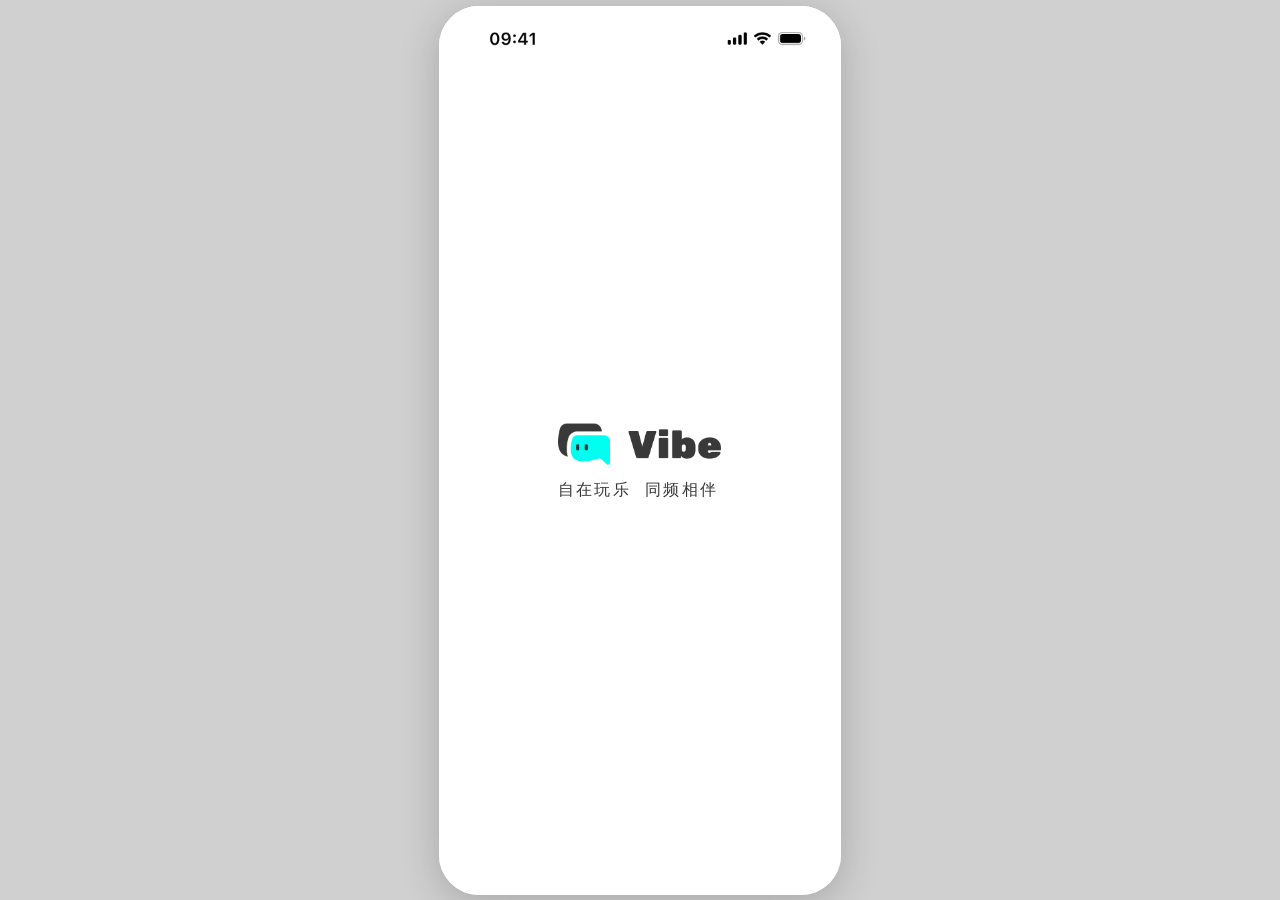
==== pages/chat.html @ 412ed6c4 "init: static vibe web project" ====
<!DOCTYPE html>
<html lang="zh-CN">
<head>
  <meta charset="UTF-8">
  <meta name="viewport" content="width=device-width, initial-scale=1.0, maximum-scale=1.0, user-scalable=no">
  <title>聊天 - Vibe</title>
  <link rel="stylesheet" href="../css/base/variables.css">
  <link rel="stylesheet" href="../css/base/reset.css">
  <link rel="stylesheet" href="../css/base/typography.css">
  <link rel="stylesheet" href="../css/components/status-bar.css">
  <link rel="stylesheet" href="../css/components/nav-bar.css">
  <style>
    * { box-sizing: border-box; }
    body { background: #fff; }
    .phone-frame { width: 402px; height: 889px; margin: 0 auto; background: linear-gradient(180deg, rgba(0, 255, 246, 0.20) -13.92%, rgba(121, 255, 250, 0.40) -0.77%, #FFF 23.11%); display: flex; flex-direction: column; overflow: hidden; position: relative; }
    .page { flex: 1; display: flex; flex-direction: column; overflow: hidden; background: transparent; }

    /* Header gradient */
    .chat-header { background: transparent; flex-shrink: 0; }

    /* Status bar - black text on light header */
    .status-bar { display: flex; align-items: center; justify-content: space-between; padding: 14px 20px 0; height: 44px; }
    .status-bar__time { font-size: 15px; font-weight: 600; color: #111; }
    .status-bar__indicators { display: flex; align-items: center; gap: 6px; }

    /* Title row */
    .chat-title-row { display: flex; align-items: center; justify-content: space-between; padding: 3px 16px 12px; }
    .chat-title-left { display: flex; align-items: center; gap: 4px; position: relative; }
    .chat-title-star { width: 8px; height: 8px; position: absolute; top: -4px; left: -4px; }
    .chat-title-text { font-family: 'YouSheBiaoTiHei', sans-serif; font-size: 24px; color: #111; }
    .chat-title-actions { display: flex; align-items: center; gap: 16px; }
    .chat-title-actions svg { cursor: pointer; }

    /* Friend scroll */
    .friends-scroll { margin-top: 19px; padding: 0 12px 14px; display: flex; gap: 11px; overflow-x: auto; -webkit-overflow-scrolling: touch; }
    .friends-scroll::-webkit-scrollbar { display: none; }
    .friend-item { width: 78px; display: flex; flex-direction: column; align-items: center; gap: 5px; flex-shrink: 0; cursor: pointer; }
    .friend-avatar-wrap { position: relative; width: 68px; height: 67.4px; }
    .friend-avatar { width: 67.4px; height: 67.4px; border-radius: 50%; object-fit: cover; background: #ddd; }
    .friend-online-dot { position: absolute; right: 0; bottom: 0; width: 20px; height: 20px; border-radius: 50%; background: #00FF44; border: 4px solid #fff; }
    .friend-name-row { width: 78px; height: 24px; display: flex; align-items: center; justify-content: center; gap: 2px; }
    .friend-name { font-size: 13px; font-weight: 500; font-family: "PingFang SC", sans-serif; color: #111; white-space: nowrap; line-height: normal; }
    /* Gender icons inline */

    /* Chat list */
    .page-body { flex: 1; overflow-y: auto; -webkit-overflow-scrolling: touch; }
    .page-body::-webkit-scrollbar { display: none; }

    .chat-list { padding: 8px 0; }
    .chat-item { display: flex; align-items: center; gap: 12px; padding: 10px 56px 10px 16px; cursor: pointer; -webkit-tap-highlight-color: transparent; position: relative; }
    .chat-item + .chat-item::before { content: ''; position: absolute; left: 84px; right: 0; top: 0; height: 0; border-top: 0.2px solid rgba(34, 34, 34, 0.05); opacity: 1; }
    .chat-item:last-child::after { content: ''; position: absolute; left: 84px; right: 0; bottom: 0; height: 0; border-top: 0.2px solid rgba(34, 34, 34, 0.05); opacity: 1; }
    .chat-item:active { background: rgba(0,0,0,0.04); }
    .chat-avatar-wrap { position: relative; flex-shrink: 0; }
    .chat-avatar { width: 55px; height: 55px; border-radius: 50%; object-fit: cover; background: #e0e0e0; }
    .chat-online-dot { position: absolute; right: -2px; bottom: 0; width: 20px; height: 20px; border-radius: 50%; background: #00FF44; border: 4px solid #fff; }
    .chat-badge { position: absolute; right: 16px; top: 42px; width: 16px; height: 16px; background: #fa2b52; border-radius: 8px; color: #fff; font-size: 11px; font-weight: 700; display: flex; align-items: center; justify-content: center; padding: 0; }
    .chat-item-body { flex: 1; min-width: 0; padding-right: 0; }
    .chat-item-top { display: flex; align-items: center; justify-content: space-between; margin-bottom: 5px; }
    .chat-item-name { font-family: "PingFang SC", sans-serif; font-size: 16px; font-weight: 600; color: #111; line-height: 22px; }
    .chat-item-time { position: absolute; right: 16px; top: 17px; width: 30px; height: 15px; line-height: 15px; text-align: right; font-size: 11px; color: #bbb; flex-shrink: 0; }
    .chat-item-preview { font-family: "PingFang SC", sans-serif; font-size: 14px; font-weight: 400; line-height: 20px; color: rgba(34, 34, 34, 0.5); white-space: nowrap; overflow: hidden; text-overflow: ellipsis; max-width: 264px; }
    .chat-item-preview.unread { color: rgba(34, 34, 34, 0.5); }

    .nav-bar { border-top: none; }
  </style>
</head>
<body>
  <div class="phone-frame">
    <div class="page">
      <div class="chat-header">
        <!-- Status bar -->
        <div class="status-bar status-bar--use-header-image">
          <span class="status-bar__time">09:41</span>
          <div class="status-bar__indicators">
            <svg width="19" height="12" viewBox="0 0 20 12" fill="none"><rect x="0" y="7" width="3" height="5" rx="0.5" fill="black"/><rect x="4.5" y="5" width="3" height="7" rx="0.5" fill="black"/><rect x="9" y="3" width="3" height="9" rx="0.5" fill="black"/><rect x="13.5" y="1" width="3" height="11" rx="0.5" fill="black"/></svg>
            <svg width="17" height="12" viewBox="0 0 17 12" fill="none"><circle cx="8.5" cy="10.5" r="1.5" fill="black"/><path d="M5 7.5C6.1 6.4 7.2 5.9 8.5 5.9s2.4 0.5 3.5 1.6" stroke="black" stroke-width="1.4" stroke-linecap="round" fill="none"/><path d="M2.5 5C4.3 3.2 6.3 2.3 8.5 2.3s4.2 0.9 6 2.7" stroke="black" stroke-width="1.4" stroke-linecap="round" fill="none"/></svg>
            <svg width="27" height="13" viewBox="0 0 27 13" fill="none"><rect x="0.5" y="0.5" width="22" height="12" rx="3.5" stroke="black" stroke-opacity="0.35"/><rect x="2" y="2" width="17" height="9" rx="2" fill="black"/><path d="M24 4v5a2.5 2.5 0 000-5z" fill="black" fill-opacity="0.4"/></svg>
          </div>
        </div>

        <!-- Title row -->
        <div class="chat-title-row">
          <div class="chat-title-left">
            <span class="chat-title-text">聊天</span>
          </div>
          <div class="chat-title-actions">
            <svg width="22" height="22" viewBox="0 0 22 22" fill="none"><circle cx="10" cy="10" r="7" stroke="#222" stroke-width="1.8"/><path d="M16 16l4 4" stroke="#222" stroke-width="1.8" stroke-linecap="round"/></svg>
            <svg width="22" height="22" viewBox="0 0 22 22" fill="none"><circle cx="11" cy="11" r="9" stroke="#222" stroke-width="1.8"/><line x1="11" y1="7" x2="11" y2="15" stroke="#222" stroke-width="1.8" stroke-linecap="round"/><line x1="7" y1="11" x2="15" y2="11" stroke="#222" stroke-width="1.8" stroke-linecap="round"/></svg>
          </div>
        </div>

        <!-- Friend scroll (online friends) -->
        <div class="friends-scroll">
          <div class="friend-item">
            <div class="friend-avatar-wrap">
              <img class="friend-avatar" src="../assets/images/friend_cuipi.jpg" alt="脆皮">
              <div class="friend-online-dot"></div>
            </div>
            <div class="friend-name-row">
              <span class="friend-name">脆皮贩售机</span>
            </div>
          </div>
          <div class="friend-item">
            <div class="friend-avatar-wrap">
              <img class="friend-avatar" src="../assets/images/friend_douhua.jpg" alt="豆花">
              <div class="friend-online-dot"></div>
            </div>
            <div class="friend-name-row">
              <span class="friend-name">想吃豆花</span>
            </div>
          </div>
          <div class="friend-item">
            <div class="friend-avatar-wrap">
              <img class="friend-avatar" src="../assets/images/friend_luc.jpg" alt="Luc">
              <div class="friend-online-dot"></div>
            </div>
            <div class="friend-name-row">
              <span class="friend-name">Luc</span>
            </div>
          </div>
          <div class="friend-item">
            <div class="friend-avatar-wrap">
              <img class="friend-avatar" src="../assets/images/friend_liangshuf.jpg" alt="凉薯粉">
              <div class="friend-online-dot"></div>
            </div>
            <div class="friend-name-row">
              <span class="friend-name">凉薯粉</span>
            </div>
          </div>
          <div class="friend-item">
            <div class="friend-avatar-wrap">
              <img class="friend-avatar" src="../assets/images/friend_erfen.jpg" alt="二分">
            </div>
            <div class="friend-name-row">
              <span class="friend-name">二分大佬</span>
            </div>
          </div>
        </div>

      </div>

      <!-- Chat list -->
      <div class="page-body">
        <div class="chat-list">

          <div class="chat-item">
            <div class="chat-avatar-wrap">
              <img class="chat-avatar" src="../assets/images/Vibe头像.png" alt="Vibe小助手">
              <div class="chat-online-dot"></div>
            </div>
            <div class="chat-item-body">
              <div class="chat-item-top">
                <span class="chat-item-name">Vibe小助手</span>
                <span class="chat-item-time">11:55</span>
              </div>
              <p class="chat-item-preview unread">欢迎来到Vibe！快去发现好玩的派对吧～</p>
            </div>
            <span class="chat-badge">4</span>
          </div>

          <div class="chat-item">
            <div class="chat-avatar-wrap">
              <img class="chat-avatar" src="../assets/images/friend_cuipi.jpg" alt="脆皮">
              <div class="chat-online-dot"></div>
            </div>
            <div class="chat-item-body">
              <div class="chat-item-top">
                <span class="chat-item-name">脆皮贩售机</span>
                <span class="chat-item-time">11:32</span>
              </div>
              <p class="chat-item-preview unread">等会再来一把？</p>
            </div>
            <span class="chat-badge">1</span>
          </div>

          <div class="chat-item">
            <div class="chat-avatar-wrap">
              <img class="chat-avatar" src="../assets/images/friend_douhua.jpg" alt="豆花">
              <div class="chat-online-dot"></div>
            </div>
            <div class="chat-item-body">
              <div class="chat-item-top">
                <span class="chat-item-name">想吃豆花</span>
                <span class="chat-item-time">11:20</span>
              </div>
              <p class="chat-item-preview unread">我想等会去玩那个新上的游戏</p>
            </div>
            <span class="chat-badge">2</span>
          </div>

          <div class="chat-item">
            <div class="chat-avatar-wrap">
              <img class="chat-avatar" src="../assets/images/friend_luc.jpg" alt="Luc">
              <div class="chat-online-dot"></div>
            </div>
            <div class="chat-item-body">
              <div class="chat-item-top">
                <span class="chat-item-name">Luc</span>
                <span class="chat-item-time">10:58</span>
              </div>
              <p class="chat-item-preview">已读 · 哎呀</p>
            </div>
          </div>

          <div class="chat-item">
            <div class="chat-avatar-wrap">
              <img class="chat-avatar" src="../assets/images/friend_liangshuf.jpg" alt="凉薯粉">
            </div>
            <div class="chat-item-body">
              <div class="chat-item-top">
                <span class="chat-item-name">凉薯粉</span>
                <span class="chat-item-time">10:30</span>
              </div>
              <p class="chat-item-preview">[分享帖子]</p>
            </div>
          </div>

          <div class="chat-item">
            <div class="chat-avatar-wrap">
              <img class="chat-avatar" src="../assets/images/friend_erfen.jpg" alt="二分大佬">
            </div>
            <div class="chat-item-body">
              <div class="chat-item-top">
                <span class="chat-item-name">二分大佬</span>
                <span class="chat-item-time">昨天</span>
              </div>
              <p class="chat-item-preview">我先下了</p>
            </div>
          </div>

          <div class="chat-item">
            <div class="chat-avatar-wrap">
              <img class="chat-avatar" src="../assets/images/chat_avatar_ricardo.png" alt="Ricardo.">
            </div>
            <div class="chat-item-body">
              <div class="chat-item-top">
                <span class="chat-item-name">Ricardo.</span>
                <span class="chat-item-time">昨天</span>
              </div>
              <p class="chat-item-preview">在线</p>
            </div>
          </div>

        </div>
      </div>

      <!-- Nav bar -->
      <nav class="nav-bar">
        <button class="nav-bar__item" data-nav="home" type="button"><div class="nav-bar__icon-wrap"><svg class="nav-bar__home-bg" xmlns="http://www.w3.org/2000/svg" width="17" height="18" viewBox="0 0 17 18" fill="none"><path d="M0 8.29943V13.9938C0 15.1865 0 15.7832 0.220009 16.2388C0.413535 16.6395 0.72211 16.965 1.10193 17.1691C1.5333 17.401 2.09828 17.401 3.22657 17.401H12.9219C14.0502 17.401 14.6143 17.401 15.0457 17.1691C15.4255 16.965 15.7351 16.6395 15.9286 16.2388C16.1484 15.7837 16.1484 15.1879 16.1484 13.9975V8.29943C16.1484 7.73048 16.148 7.44585 16.0824 7.1811C16.0243 6.94648 15.9289 6.72446 15.7998 6.52382C15.6541 6.29742 15.4516 6.10967 15.0457 5.73502L10.2012 1.26295C9.44765 0.567342 9.07089 0.219716 8.64687 0.0874254C8.27324 -0.0291418 7.875 -0.0291418 7.50137 0.0874254C7.07767 0.219616 6.70145 0.566913 5.94905 1.26147L1.10291 5.73502C0.697048 6.10968 0.494588 6.29742 0.34891 6.52382C0.219813 6.72446 0.123685 6.94648 0.0655741 7.1811C0 7.44585 0 7.73047 0 8.29943Z" fill="url(#home-nav-grad-ch)"/><defs><linearGradient id="home-nav-grad-ch" x1="7.38776e-08" y1="5.42379" x2="8.658" y2="16.963" gradientUnits="userSpaceOnUse"><stop stop-color="#00FEF1" stop-opacity="0"/><stop offset="0.535122" stop-color="#00FEF1"/><stop offset="1" stop-color="#00F1FE"/></linearGradient></defs></svg><svg width="24" height="24" viewBox="0 0 24 24" fill="none"><path d="M8.54426 12.4361H15.4552M2.78516 16.8132V10.6533C2.78516 10.0378 2.78516 9.72994 2.85999 9.44355C2.92631 9.18975 3.03601 8.94958 3.18334 8.73254C3.3496 8.48763 3.58065 8.28454 4.04384 7.87926L9.57441 3.04C10.4331 2.28867 10.8624 1.91298 11.346 1.76999C11.7724 1.64389 12.2269 1.64389 12.6533 1.76999C13.1372 1.91309 13.5671 2.28914 14.4271 3.0416L19.9558 7.87926C20.419 8.28454 20.6502 8.48763 20.8164 8.73254C20.9638 8.94958 21.0726 9.18975 21.1389 9.44355C21.2138 9.72994 21.2143 10.0378 21.2143 10.6533V16.8172C21.2143 18.1048 21.2143 18.7494 20.9635 19.2417C20.7426 19.6751 20.3893 20.0272 19.9558 20.2481C19.4635 20.4989 18.8197 20.4989 17.532 20.4989H6.46743C5.17979 20.4989 4.53501 20.4989 4.04271 20.2481C3.60925 20.0272 3.2571 19.6751 3.03624 19.2417C2.78516 18.7489 2.78516 18.1033 2.78516 16.8132Z" stroke="#222222" stroke-width="2" stroke-linecap="round" stroke-linejoin="round"/></svg></div><span class="nav-bar__label">主页</span></button>
        <button class="nav-bar__item" data-nav="square" type="button"><div class="nav-bar__icon-wrap"><svg class="nav-bar__square-bg" xmlns="http://www.w3.org/2000/svg" width="20" height="18" viewBox="0 0 20 18" fill="none"><path d="M3.41817 1.97675C0.309024 4.61986 0.812901 8.38184 1.07572 9.88598C-0.363515 11.5546 -0.228273 13.6741 0.715634 15.1464C1.65954 16.6186 6.29929 18.7491 13.3558 13.6722C20.0624 8.847 19.6959 4.1789 18.5317 2.80689C17.6267 1.74025 16.2503 0.929622 13.5098 1.42453C12.0701 -0.137021 6.91006 -0.991729 3.41817 1.97675Z" fill="url(#sq-nav-grad-a-ch)"/><path d="M8.81691 16.6464L17.5696 11.3153C17.9402 12.1704 18.0053 14.3055 15.3007 16.005C12.5962 17.7046 9.8513 17.1408 8.81691 16.6464Z" fill="url(#sq-nav-grad-b-ch)"/><defs><linearGradient id="sq-nav-grad-a-ch" x1="-0.391576" y1="5.68445" x2="7.82353" y2="18.0214" gradientUnits="userSpaceOnUse"><stop stop-color="#00FEF1" stop-opacity="0"/><stop offset="0.535122" stop-color="#00FEF1"/><stop offset="1" stop-color="#00F1FE"/></linearGradient><linearGradient id="sq-nav-grad-b-ch" x1="11.1328" y1="15.7245" x2="13.003" y2="17.9791" gradientUnits="userSpaceOnUse"><stop stop-color="#00FEF1" stop-opacity="0"/><stop offset="0.535122" stop-color="#00FEF1"/><stop offset="1" stop-color="#00F1FE"/></linearGradient></defs></svg><svg width="25" height="24" viewBox="0 0 25 24" fill="none"><path d="M8.30566 20.8534C10.2555 21.72 14.3235 22.6502 18.4181 19.7465C22.5128 16.8428 21.9975 13.1182 21.9975 11.7532M14.1064 13.0376C14.9193 12.5905 16.8256 11.2451 17.9474 9.44044M2.30374 11.6971C2.1786 9.67018 2.40972 6.24929 5.51093 3.89228C9.06424 1.19165 13.8445 1.78322 16.0561 3.18553C16.634 3.55191 17.3008 3.82426 17.9849 3.80949C20.3676 3.75801 21.6177 4.65761 22.4503 5.75524C23.6746 7.36925 23.7995 12.6396 15.9632 17.6514C7.71806 22.9248 2.63318 20.2443 1.66262 18.5311C0.820379 17.0444 0.69272 15.0473 1.7981 13.3772C2.12905 12.8772 2.34069 12.2956 2.30374 11.6971Z" stroke="#222222" stroke-width="2" stroke-linecap="round"/></svg></div><span class="nav-bar__label">广场</span></button>
        <button class="nav-bar__item nav-bar__item--add" data-nav="add" type="button"><div class="nav-bar__add-circle"><svg width="22" height="22" viewBox="0 0 22 22" fill="none"><line x1="11" y1="4" x2="11" y2="18" stroke="#222" stroke-width="2" stroke-linecap="round"/><line x1="4" y1="11" x2="18" y2="11" stroke="#222" stroke-width="2" stroke-linecap="round"/></svg></div></button>
        <button class="nav-bar__item is-active" data-nav="chat" type="button"><div class="nav-bar__icon-wrap"><svg class="nav-bar__chat-bg" xmlns="http://www.w3.org/2000/svg" width="18" height="19" viewBox="0 0 18 19" fill="none"><path d="M3.35664 18.5662V15.259C1.53033 14.025 0 11.6585 0 8.277C0 3.59102 3.24806 0 8.81242 0C14.3768 0 17.403 4.03511 17.403 8.27723C17.403 15.3788 10.5346 16.2657 7.16579 15.911L3.35664 18.5662Z" fill="url(#chat-nav-grad-ch)"/><defs><linearGradient id="chat-nav-grad-ch" x1="-4.25756e-09" y1="5.76806" x2="9.17269" y2="18.1566" gradientUnits="userSpaceOnUse"><stop stop-color="#00FEF1" stop-opacity="0"/><stop offset="0.535122" stop-color="#00FEF1"/><stop offset="1" stop-color="#00F1FE"/></linearGradient></defs></svg><svg xmlns="http://www.w3.org/2000/svg" width="22" height="22" viewBox="0 0 22 22" fill="none"><path d="M6.70703 18.9277L8.5498 17.4639L8.6416 17.3975C8.83156 17.2736 9.05524 17.2033 9.28906 17.2021L9.40625 17.208L9.7627 17.2363C11.59 17.3562 14.1128 17.1529 16.1895 16.166C17.2833 15.6461 18.2261 14.9225 18.8965 13.9395C19.5622 12.9631 20 11.6721 20 9.94531C19.9998 5.9162 16.973 2.00019 11.1279 2C8.13383 2 5.85964 2.9057 4.34473 4.30762C2.83369 5.70604 2.00003 7.6681 2 9.94531C2 13.0532 4.02261 15.1736 6.00293 16.0771C6.42487 16.2698 6.70703 16.6925 6.70703 17.1709V18.9277ZM22 9.94531C22 12.0299 21.4648 13.7232 20.5488 15.0664C19.6373 16.4031 18.3881 17.3357 17.0479 17.9727C14.5314 19.1685 11.5952 19.3699 9.54688 19.2246L6.49121 21.6543C5.77047 22.2267 4.70717 21.7134 4.70703 20.793V17.666C2.34416 16.4086 0 13.7679 0 9.94531C3.32129e-05 7.15841 1.0326 4.64796 2.98633 2.83984C4.93649 1.03514 7.72731 0 11.1279 0C18.0714 0.000200193 21.9998 4.80548 22 9.94531Z" fill="black"/><path d="M11 8.8885C11 8.39961 11.3963 8.00328 11.8852 8.00328C12.3741 8.00328 12.7704 8.39961 12.7704 8.8885V10.589C12.7704 11.0779 12.3741 11.4742 11.8852 11.4742C11.3963 11.4742 11 11.0779 11 10.589V8.8885Z" fill="#222222"/><path d="M15.6641 8.8885C15.6641 8.39961 16.0604 8.00328 16.5493 8.00328C17.0382 8.00328 17.4345 8.39961 17.4345 8.8885V10.589C17.4345 11.0779 17.0382 11.4742 16.5493 11.4742C16.0604 11.4742 15.6641 11.0779 15.6641 10.589V8.8885Z" fill="#222222"/></svg></div><span class="nav-bar__label">聊天</span></button>
        <button class="nav-bar__item" data-nav="profile" type="button"><div class="nav-bar__icon-wrap"><svg class="nav-bar__profile-bg" xmlns="http://www.w3.org/2000/svg" width="18" height="18" viewBox="0 0 18 18" fill="none"><circle cx="8.96918" cy="8.96918" r="8.96918" fill="url(#profile-nav-grad-ch)"/><defs><linearGradient id="profile-nav-grad-ch" x1="-4.38854e-09" y1="5.57302" x2="8.68035" y2="18.0802" gradientUnits="userSpaceOnUse"><stop stop-color="#00FEF1" stop-opacity="0"/><stop offset="0.535122" stop-color="#00FEF1"/><stop offset="1" stop-color="#00F1FE"/></linearGradient></defs></svg><svg xmlns="http://www.w3.org/2000/svg" width="22" height="22" viewBox="0 0 22 22" fill="none"><path d="M5.89638 13.4949C6.48784 14.4711 8.32755 16.4235 10.9547 16.4235C13.5818 16.4235 15.4811 14.4711 16.1023 13.4949M21 11C21 16.5228 16.5228 21 11 21C5.47715 21 1 16.5228 1 11C1 5.47715 5.47715 1 11 1C16.5228 1 21 5.47715 21 11Z" stroke="#222222" stroke-width="2" stroke-linecap="round"/></svg></div><span class="nav-bar__label">我的</span></button>
      </nav>

    </div>
  </div>

  <script src="../js/utils/auth.js"></script>
  <script>Auth.guard();</script>
  <script src="../js/utils/assets.js"></script>
  <script src="../js/utils/router.js"></script>
  <script src="../js/utils/nav.js"></script>
</body>
</html>
---- css/base/variables.css ----
:root {
  /* Brand colors */
  --c-primary: #00fef1;
  --c-primary-dark: #00d4cb;
  --c-bg: #ffffff;
  --c-bg-gray: #f7f7f7;

  /* Text */
  --c-dark: #222222;
  --c-text: rgba(34, 34, 34, 0.9);
  --c-text-sub: rgba(34, 34, 34, 0.8);
  --c-text-muted: rgba(34, 34, 34, 0.6);
  --c-text-gray: #8c8c8c;
  --c-text-placeholder: #c4c5c7;
  --c-link: #0d5096;
  --c-white: #ffffff;

  /* Overlays */
  --c-overlay: rgba(34, 34, 34, 0.45);

  /* Typography */
  --font-main: "PingFang SC", -apple-system, "Helvetica Neue", sans-serif;
  --font-display: "YouSheBiaoTiHei", "PingFang SC", sans-serif;
  --font-system: "SF Pro", -apple-system, sans-serif;

  /* Screen dimensions */
  --screen-w: 402px;
  --screen-h: 889px;
  --status-bar-h: 62px;
  --nav-bar-h: 82.872px;

  /* Spacing */
  --page-side: 16px;

  /* Border radius */
  --r-sm: 5px;
  --r-md: 8px;
  --r-lg: 12px;
  --r-xl: 22px;
  --r-full: 9999px;

  /* Shadows */
  --shadow-card: 0 2px 12px rgba(0, 0, 0, 0.08);
  --shadow-modal: 0 8px 40px rgba(0, 0, 0, 0.2);
}
---- css/base/typography.css ----
/* Put the font file at: assets/fonts/YouSheBiaoTiHei.TTF */
@font-face {
  font-family: "YouSheBiaoTiHei";
  src: url("../../assets/fonts/YouSheBiaoTiHei.TTF") format("truetype");
  font-weight: 400;
  font-style: normal;
  font-display: swap;
}

/* PingFang SC is pre-installed on macOS/iOS.
   On Windows/Android, the system sans-serif provides an acceptable fallback. */
---- css/components/status-bar.css ----
.status-bar.status-bar--image {
  display: flex !important;
  align-items: flex-start !important;
  justify-content: flex-start !important;
  padding: 0 !important;
  width: 100%;
  height: 62px !important;
  box-sizing: border-box;
  overflow: hidden;
}

.status-bar__header-image {
  width: 100%;
  height: 62px;
  object-fit: fill;
  display: block;
}

/* In native shell, let iOS draw realtime system status bar. */
.native-shell .status-bar {
  display: none !important;
}

.native-shell .page-header {
  padding-top: env(safe-area-inset-top, 0px);
  box-sizing: border-box;
}
---- css/components/nav-bar.css ----
.nav-bar {
  box-sizing: border-box;
  flex-shrink: 0;
  display: flex;
  width: 402px;
  max-width: 100%;
  height: calc(var(--nav-bar-h) + env(safe-area-inset-bottom));
  padding: 13px 27px calc(13px + env(safe-area-inset-bottom));
  justify-content: center;
  align-items: center;
  gap: 50px;
  background: var(--c-bg);
  position: relative;
  z-index: 10;
}

.nav-bar__item {
  display: flex;
  flex-direction: column;
  align-items: center;
  gap: 5px;
  flex: 0 0 auto;
  width: 24px;
  min-width: 24px;
  overflow: visible;
  cursor: pointer;
  -webkit-tap-highlight-color: transparent;
}

.nav-bar__icon-wrap {
  position: relative;
  width: 24px;
  height: 24px;
  display: flex;
  align-items: center;
  justify-content: center;
  isolation: isolate;
  overflow: visible;
}

/* Foreground icon layer (never affects layout). */
.nav-bar__icon-wrap > svg:not(.nav-bar__home-bg):not(.nav-bar__square-bg):not(.nav-bar__chat-bg):not(.nav-bar__profile-bg) {
  position: relative;
  z-index: 2;
  display: block;
  transform: none;
}

/* Square blob bg SVG (shown only when square is active) */
.nav-bar__square-bg {
  width: 20px;
  height: 18px;
}

.nav-bar__item[data-nav="square"].is-active .nav-bar__square-bg {
  opacity: 1;
}

/* Chat blob bg SVG (shown only when chat is active) */
.nav-bar__chat-bg {
  width: 18px;
  height: 19px;
}

.nav-bar__item[data-nav="chat"].is-active .nav-bar__chat-bg {
  opacity: 1;
}

/* Profile blob bg SVG (shown only when profile is active) */
.nav-bar__profile-bg {
  width: 18px;
  height: 18px;
}

.nav-bar__item[data-nav="profile"].is-active .nav-bar__profile-bg {
  opacity: 1;
}

/* Gradient house bg SVG (shown only when home is active) */
.nav-bar__home-bg {
  width: 17px;
  height: 18px;
}

/* Unified absolute-positioned color block layer. */
.nav-bar__home-bg,
.nav-bar__square-bg,
.nav-bar__chat-bg,
.nav-bar__profile-bg {
  position: absolute;
  top: 50%;
  left: 50%;
  transform: translate(calc(-50% + 1px), -50%);
  opacity: 0;
  z-index: 1;
  transition: opacity 0.2s;
  pointer-events: none;
}

.nav-bar__item[data-nav="home"].is-active .nav-bar__home-bg {
  opacity: 1;
}

.nav-bar__label {
  font-family: var(--font-main);
  font-size: 10px;
  font-weight: 600;
  color: var(--c-dark);
  white-space: nowrap;
  text-align: center;
  line-height: 14px;
}

/* Center plus button */
.nav-bar__item--add {
  flex: 0 0 auto;
  width: 44px;
  min-width: 44px;
  gap: 0;
  padding-bottom: 10px;
}

.nav-bar__add-circle {
  width: 44px;
  height: 44px;
  background: var(--c-primary);
  border-radius: var(--r-full);
  display: flex;
  align-items: center;
  justify-content: center;
}

.nav-bar__add-circle svg {
  display: block;
  transform: none;
}

.nav-add-sheet {
  position: absolute;
  inset: 0;
  z-index: 1200;
  pointer-events: none;
}

.nav-add-sheet__mask {
  position: absolute;
  inset: 0;
  background: rgba(0, 0, 0, 0.35);
  opacity: 0;
  transition: opacity 0.2s ease;
}

.nav-add-sheet__panel {
  position: absolute;
  left: 0;
  right: 0;
  bottom: 0;
  width: 100%;
  background: #fff;
  border-radius: 18px 18px 0 0;
  transform: translateY(100%);
  transition: transform 0.24s ease;
  overflow: hidden;
}

.nav-add-sheet.is-open {
  pointer-events: auto;
}

.nav-add-sheet.is-open .nav-add-sheet__mask {
  opacity: 1;
}

.nav-add-sheet.is-open .nav-add-sheet__panel {
  transform: translateY(0);
}

.nav-add-sheet__action,
.nav-add-sheet__cancel {
  width: 100%;
  border: none;
  background: #fff;
  cursor: pointer;
  font-family: var(--font-main);
  color: #222;
}

.nav-add-sheet__action {
  min-height: 68px;
  padding: 10px 20px;
  border-bottom: 1px solid #f2f2f2;
  font-size: 18px;
  font-weight: 400;
  line-height: 1.15;
  display: flex;
  align-items: center;
  justify-content: center;
}

.nav-add-sheet__action--camera {
  min-height: 68px;
  flex-direction: column;
  gap: 3px;
}

.nav-add-sheet__title {
  font-size: 18px;
  line-height: 1;
  font-weight: 400;
}

.nav-add-sheet__desc {
  font-size: 13px;
  line-height: 1;
  color: #999;
  font-weight: 400;
}

.nav-add-sheet__cancel {
  min-height: 72px;
  font-size: 18px;
  font-weight: 400;
  border-top: 8px solid #f6f6f6;
}
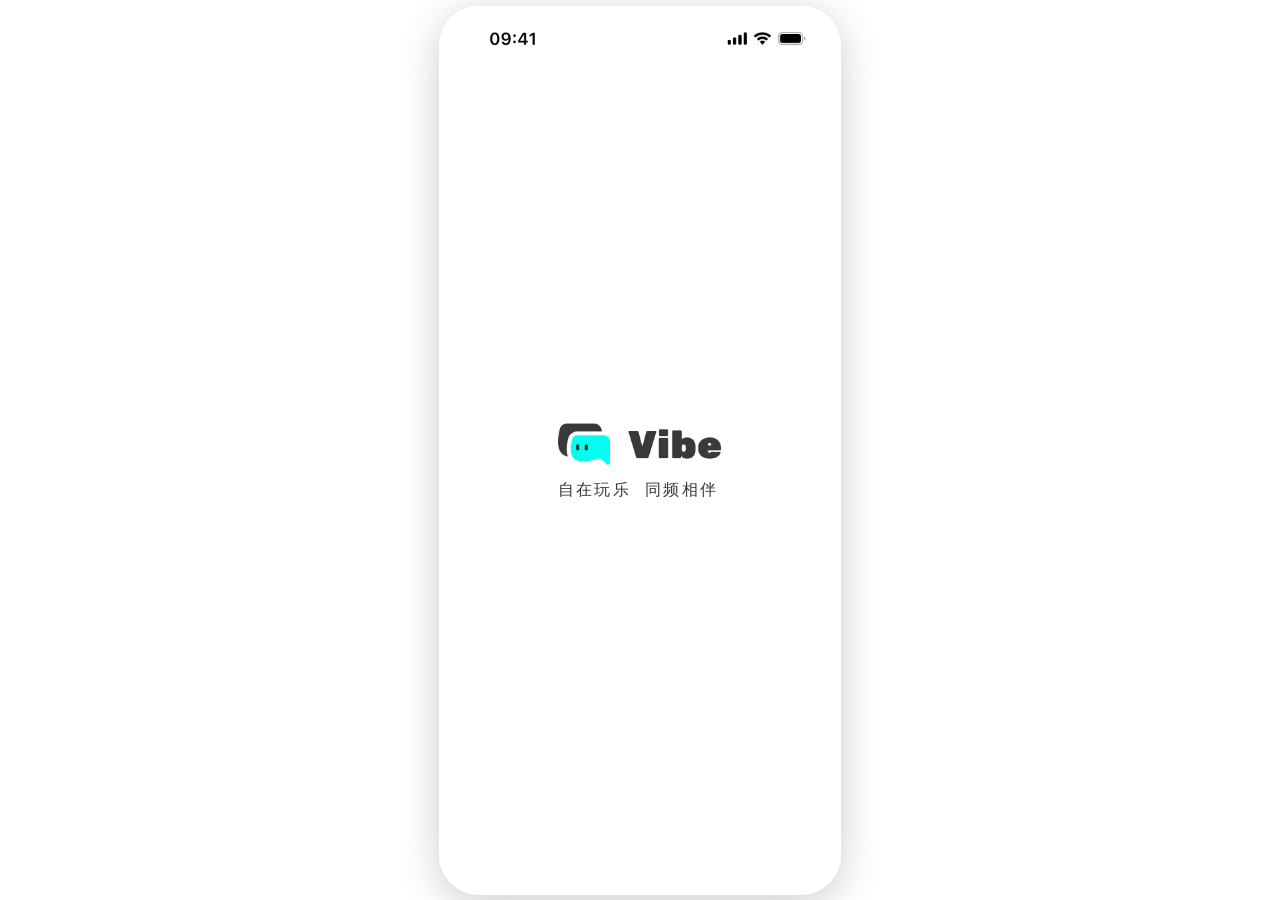
==== commit 448c233d: "Refine mobile pages and add party game screen. Align page styling, navigation behavior, and interact" ====
--- a/pages/chat.html
+++ b/pages/chat.html
@@ -11,8 +11,7 @@
   <link rel="stylesheet" href="../css/components/nav-bar.css">
   <style>
     * { box-sizing: border-box; }
-    body { background: #fff; }
-    .phone-frame { width: 402px; height: 889px; margin: 0 auto; background: linear-gradient(180deg, rgba(0, 255, 246, 0.20) -13.92%, rgba(121, 255, 250, 0.40) -0.77%, #FFF 23.11%); display: flex; flex-direction: column; overflow: hidden; position: relative; }
+    .phone-frame { width: 402px; height: 889px; margin: 0 auto; background: linear-gradient(180deg, rgba(0, 255, 246, 0.2) 8%, rgba(121, 255, 250, 0.4) 15%, #ffffff 28%); display: flex; flex-direction: column; overflow: hidden; position: relative; }
     .page { flex: 1; display: flex; flex-direction: column; overflow: hidden; background: transparent; }
 
     /* Header gradient */
@@ -122,7 +121,6 @@
           <div class="friend-item">
             <div class="friend-avatar-wrap">
               <img class="friend-avatar" src="../assets/images/friend_liangshuf.jpg" alt="凉薯粉">
-              <div class="friend-online-dot"></div>
             </div>
             <div class="friend-name-row">
               <span class="friend-name">凉薯粉</span>
--- a/css/components/nav-bar.css
+++ b/css/components/nav-bar.css
@@ -99,6 +99,12 @@
 
 .nav-bar__item[data-nav="home"].is-active .nav-bar__home-bg {
   opacity: 1;
+}
+
+/* Fine tune profile foreground icon to avoid visual clipping */
+.nav-bar__item[data-nav="profile"] .nav-bar__icon-wrap > svg:not(.nav-bar__profile-bg) {
+  transform: translateY(0.6px) scale(0.94);
+  transform-origin: center center;
 }
 
 .nav-bar__label {
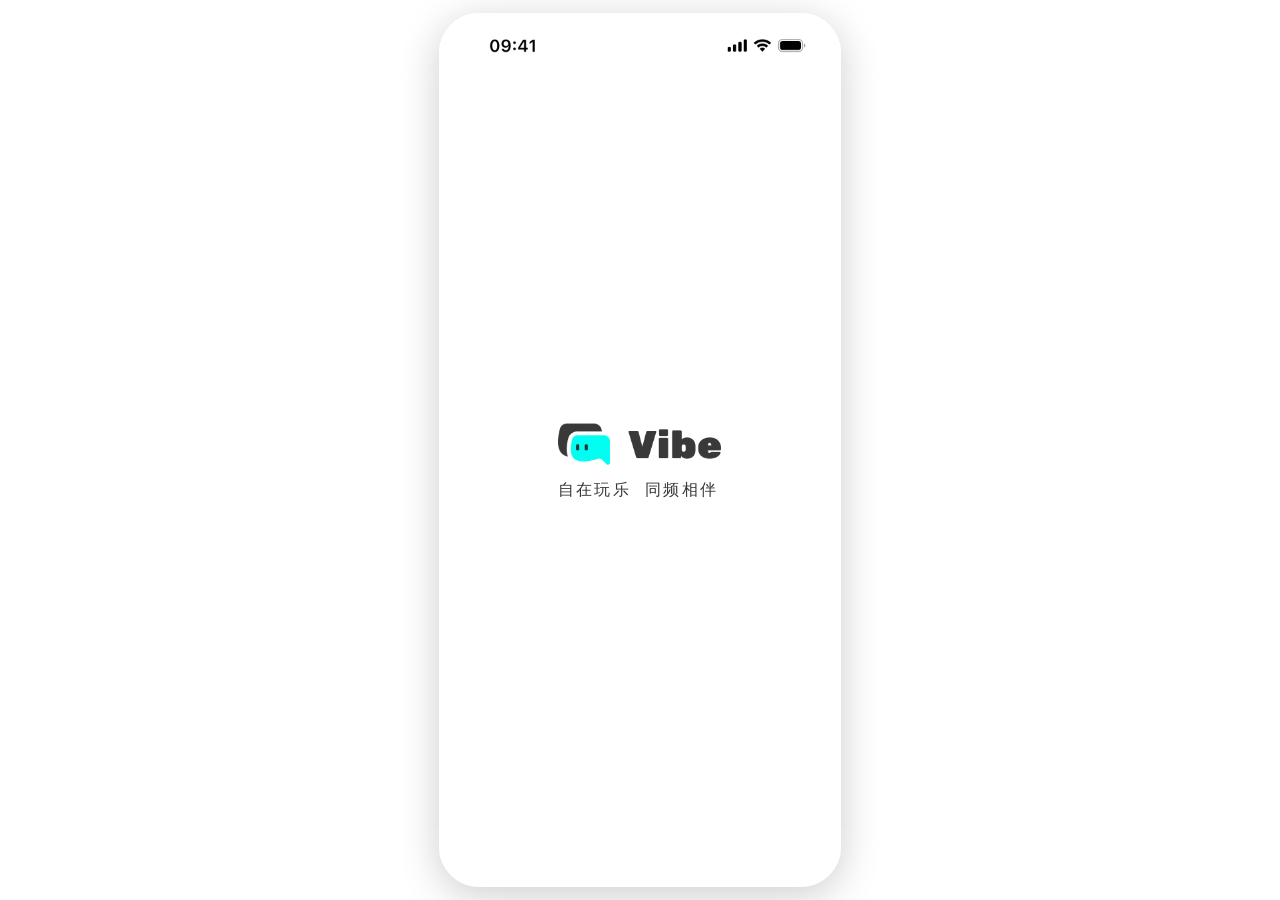
==== commit eb34e9a3: "Standardize viewport meta for full safe-area coverage. Set all entry pages to use viewport-fit=cover" ====
--- a/pages/chat.html
+++ b/pages/chat.html
@@ -2,7 +2,7 @@
 <html lang="zh-CN">
 <head>
   <meta charset="UTF-8">
-  <meta name="viewport" content="width=device-width, initial-scale=1.0, maximum-scale=1.0, user-scalable=no">
+  <meta name="viewport" content="width=device-width, initial-scale=1.0, maximum-scale=1.0, user-scalable=no, viewport-fit=cover, interactive-widget=resizes-content">
   <title>聊天 - Vibe</title>
   <link rel="stylesheet" href="../css/base/variables.css">
   <link rel="stylesheet" href="../css/base/reset.css">
--- a/css/base/variables.css
+++ b/css/base/variables.css
@@ -25,7 +25,7 @@
 
   /* Screen dimensions */
   --screen-w: 402px;
-  --screen-h: 889px;
+  --screen-h: 874px;
   --status-bar-h: 62px;
   --nav-bar-h: 82.872px;
 
